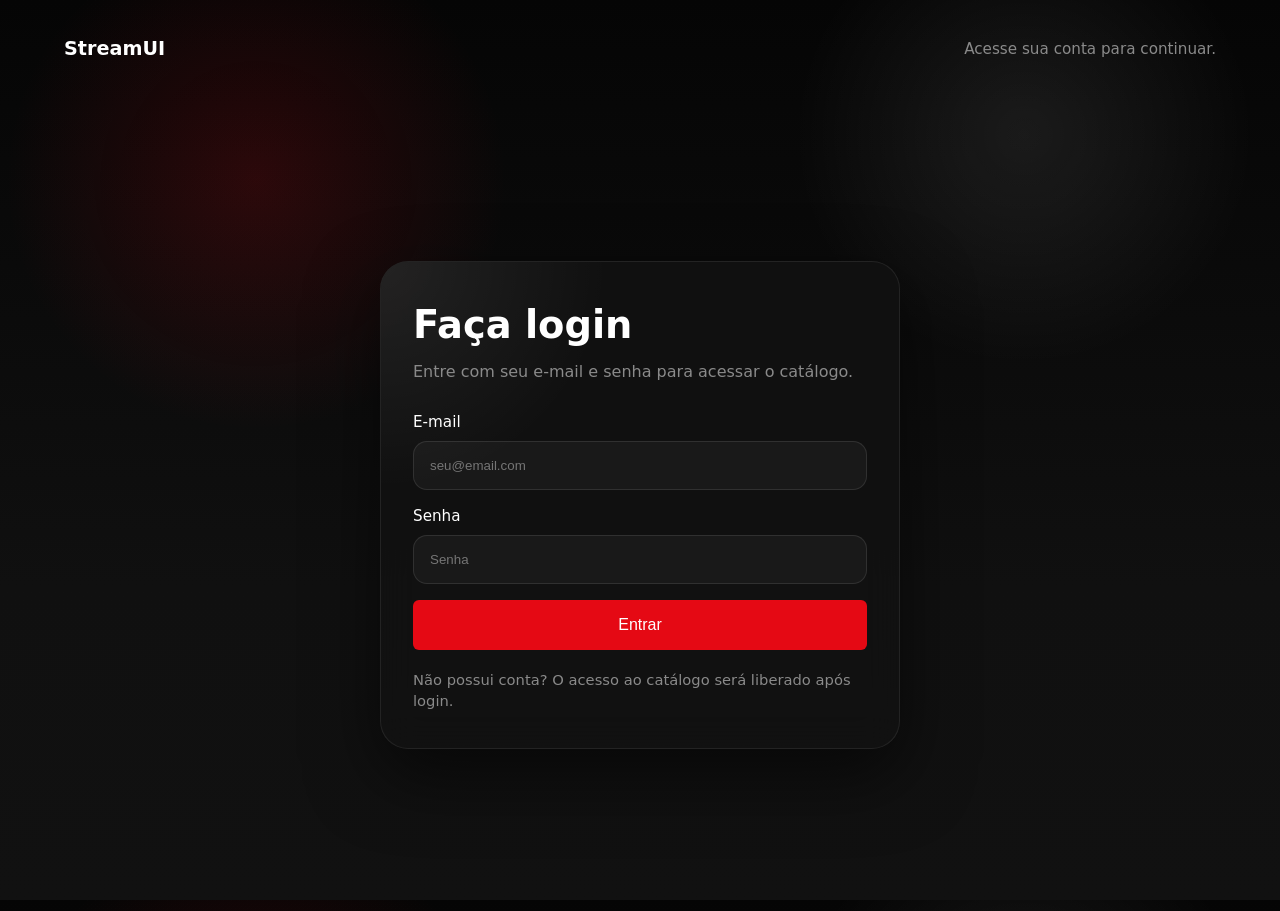
==== login.html @ cc7756df "tela de loguin teste" ====
<!doctype html>
<html lang="pt-BR">
<head>
  <meta charset="utf-8" />
  <meta name="viewport" content="width=device-width, initial-scale=1" />
  <title>Login — StreamUI</title>
  <link rel="stylesheet" href="css/style.css">
</head>
<body class="page-login">
  <header class="login-header">
    <div class="container header-inner login-header-inner">
      <a class="logo" href="login.html">StreamUI</a>
      <p class="login-note">Acesse sua conta para continuar.</p>
    </div>
  </header>

  <main class="login-main">
    <div class="container login-layout">
      <section class="login-panel glass-card">
        <div class="login-content">
          <h1>Faça login</h1>
          <p class="login-subtitle">Entre com seu e-mail e senha para acessar o catálogo.</p>
          <form class="login-form" action="index.html" method="get">
            <label class="form-group">
              <span>E-mail</span>
              <input class="input-field" type="email" name="email" placeholder="seu@email.com" required>
            </label>
            <label class="form-group">
              <span>Senha</span>
              <input class="input-field" type="password" name="password" placeholder="Senha" required>
            </label>
            <button class="btn btn-primary btn-login" type="submit">Entrar</button>
          </form>
          <p class="login-hint">Não possui conta? O acesso ao catálogo será liberado após login.</p>
        </div>
      </section>
    </div>
  </main>

  <script src="js/login.js" defer></script>
</body>
</html>
---- css/style.css ----
/* Reset básico (inspirado em normalize/reset minimal) */
*,
*::before,
*::after {
  box-sizing: border-box;
  margin: 0;
  padding: 0;
}

html, body {
  height: 100%;
}

img { max-width: 100%; display: block; }

/* Variáveis de tema (escuro inspirado na Netflix) */
:root {
  --bg: #141414; /* fundo principal */
  --surface: #1f1f1f; /* superfícies escuras */
  --muted: #8a8a8a; /* texto secundário */
  --text: #ffffff; /* texto principal */
  --accent: #e50914; /* vermelho Netflix-ish */
  --gap: 1rem;
  --container-width: 1200px;
  --radius: 8px;
}

/* Tipografia base */
body {
  font-family: Inter, system-ui, -apple-system, "Segoe UI", Roboto, "Helvetica Neue", Arial;
  background: linear-gradient(180deg, var(--bg), #0f0f0f 80%);
  color: var(--text);
  -webkit-font-smoothing: antialiased;
  -moz-osx-font-smoothing: grayscale;
  line-height: 1.4;
}

.container {
  width: 90%;
  max-width: var(--container-width);
  margin: 0 auto;
}

/* Header */
.site-header {
  background: rgba(20,20,20,0.6);
  position: sticky;
  top: 0;
  z-index: 50;
  border-bottom: 1px solid rgba(255,255,255,0.03);
}
.header-inner {
  display: flex;
  align-items: center;
  justify-content: space-between;
  gap: var(--gap);
  padding: 1rem 0;
}
.logo {
  color: var(--text);
  font-weight: 700;
  text-decoration: none;
  font-size: 1.2rem;
}
.main-nav ul {
  display: flex;
  gap: 1rem;
  list-style: none;
}
.main-nav a {
  color: var(--muted);
  text-decoration: none;
  font-size: 0.95rem;
}
.main-nav a:hover { color: var(--text); }

.header-actions { display: flex; gap: 0.5rem; align-items: center; }
.btn { cursor: pointer; border: none; padding: 0.6rem 1rem; border-radius: 6px; }
.btn-primary { background: var(--accent); color: #fff; }
.btn-outline { background: transparent; color: var(--text); border: 1px solid rgba(255,255,255,0.06); }

/* Hero */
.hero {
  padding: 3rem 0;
}
.hero-inner {
  display: grid;
  grid-template-columns: 1fr 420px;
  gap: 2rem;
  align-items: center;
}
.hero-title {
  font-size: clamp(1.6rem, 2.8vw, 3rem);
  margin-bottom: 0.6rem;
}
.hero-sub { color: var(--muted); margin-bottom: 1rem; }
.hero-visual img { border-radius: var(--radius); box-shadow: 0 6px 18px rgba(0,0,0,0.6); }

/* Cards grid */
.section-title { font-size: 1.25rem; margin-bottom: 1rem; }
.cards-grid {
  display: grid;
  gap: 1rem;
  grid-template-columns: repeat(auto-fill, minmax(160px, 1fr));
}
.card {
  background: linear-gradient(180deg, rgba(255,255,255,0.02), rgba(0,0,0,0.1));
  border-radius: 6px;
  overflow: hidden;
  transition: transform 180ms ease, box-shadow 180ms ease;
}
.card:hover { transform: translateY(-6px); box-shadow: 0 10px 30px rgba(0,0,0,0.6); }
.card-image { width: 100%; height: 220px; object-fit: cover; display:block; }
.card-body { padding: 0.6rem; }
.card-title { font-size: 0.95rem; margin-bottom: 0.25rem; }
.card-meta { font-size: 0.8rem; color: var(--muted); }

/* Login */
.page-login {
  min-height: 100vh;
  background: radial-gradient(circle at 20% 20%, rgba(229,9,20,0.16), transparent 20%),
              radial-gradient(circle at 80% 15%, rgba(255,255,255,0.08), transparent 18%),
              linear-gradient(180deg, #050505 0%, #101010 65%, #111111 100%);
}
.login-header {
  padding: 1.25rem 0;
}
.login-header-inner {
  justify-content: space-between;
  align-items: center;
}
.login-note {
  color: var(--muted);
  font-size: 0.95rem;
}
.login-main {
  min-height: calc(100vh - 88px);
  display: grid;
  place-items: center;
  padding: 2rem 0;
}
.login-layout {
  width: min(520px, 100%);
}
.login-panel {
  position: relative;
  padding: 2.25rem 2rem;
  background: rgba(18,18,18,0.88);
  border: 1px solid rgba(255,255,255,0.08);
  border-radius: 28px;
  box-shadow: 0 26px 70px rgba(0,0,0,0.55);
  overflow: hidden;
}
.login-panel::before {
  content: "";
  position: absolute;
  inset: 0;
  background: radial-gradient(circle at top left, rgba(255,255,255,0.08), transparent 32%);
  pointer-events: none;
}
.glass-card {
  backdrop-filter: blur(18px);
  -webkit-backdrop-filter: blur(18px);
}
.login-content {
  position: relative;
  z-index: 1;
}
.login-content h1 {
  font-size: clamp(2rem, 3vw, 2.6rem);
  margin-bottom: 0.6rem;
}
.login-subtitle {
  color: var(--muted);
  margin-bottom: 1.75rem;
  max-width: 36rem;
}
.login-form {
  display: grid;
  gap: 1rem;
}
.form-group {
  display: grid;
  gap: 0.5rem;
  color: var(--text);
  font-size: 0.95rem;
}
.input-field {
  width: 100%;
  background: rgba(255,255,255,0.04);
  border: 1px solid rgba(255,255,255,0.1);
  border-radius: 14px;
  padding: 1rem 1rem;
  color: var(--text);
  outline: none;
  transition: border-color 180ms ease, transform 180ms ease, box-shadow 180ms ease;
}
.input-field:focus {
  border-color: rgba(229,9,20,0.8);
  box-shadow: 0 0 0 4px rgba(229,9,20,0.1);
  transform: translateY(-1px);
}
.btn-login {
  width: 100%;
  font-size: 1rem;
  padding: 1rem 1rem;
  transition: background 180ms ease, transform 180ms ease, box-shadow 180ms ease;
}
.btn-login:hover {
  background: #ff141c;
  transform: translateY(-1px);
  box-shadow: 0 14px 32px rgba(229,9,20,0.22);
}
.login-hint {
  margin-top: 1.25rem;
  color: var(--muted);
  font-size: 0.92rem;
}

/* Footer */
.site-footer { padding: 2rem 0; color: var(--muted); border-top: 1px solid rgba(255,255,255,0.03); }

/* Responsividade */
@media (max-width: 900px) {
  .hero-inner { grid-template-columns: 1fr; }
  .hero-visual { order: -1; }
  .card-image { height: 180px; }
}

@media (max-width: 480px) {
  .header-inner { gap: 0.5rem; }
  .main-nav ul { display: none; }
}

/* Comentários: CSS organizado por blocos (reset, variáveis, tipografia, componentes) */
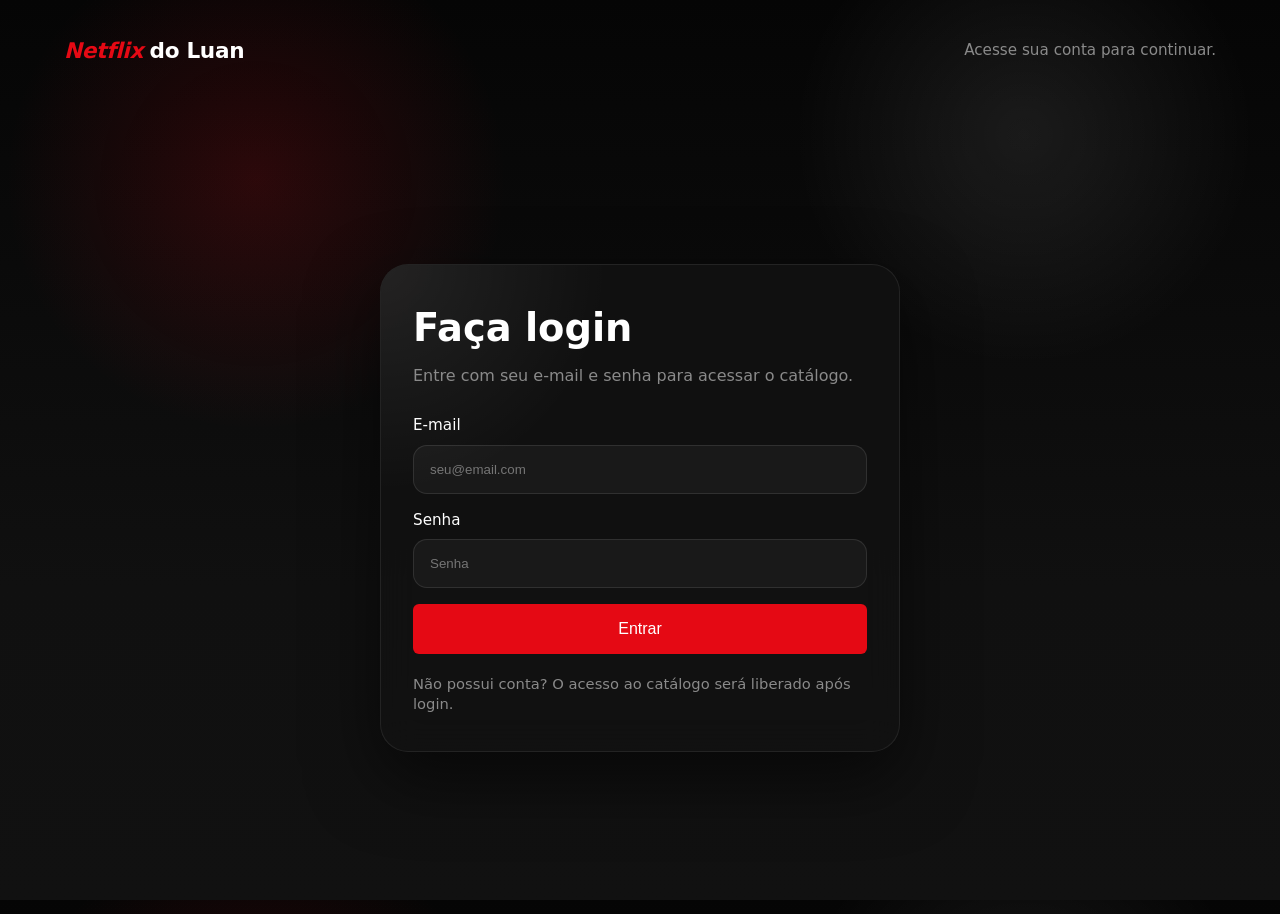
==== commit 20e7a38b: "alterando logo" ====
--- a/login.html
+++ b/login.html
@@ -3,13 +3,13 @@
 <head>
   <meta charset="utf-8" />
   <meta name="viewport" content="width=device-width, initial-scale=1" />
-  <title>Login — StreamUI</title>
+  <title>Login — Netflix do Luan</title>
   <link rel="stylesheet" href="css/style.css">
 </head>
 <body class="page-login">
   <header class="login-header">
     <div class="container header-inner login-header-inner">
-      <a class="logo" href="login.html">StreamUI</a>
+      <a class="logo" href="login.html"><span class="logo-netflix">Netflix</span> do Luan</a>
       <p class="login-note">Acesse sua conta para continuar.</p>
     </div>
   </header>
--- a/css/style.css
+++ b/css/style.css
@@ -60,7 +60,21 @@
   color: var(--text);
   font-weight: 700;
   text-decoration: none;
-  font-size: 1.2rem;
+  font-size: 1.35rem;
+  letter-spacing: -0.3px;
+  transition: all 220ms ease;
+  display: inline-flex;
+  align-items: center;
+  gap: 0.4rem;
+}
+.logo:hover {
+  color: var(--accent);
+  transform: scale(1.05);
+}
+.logo-netflix {
+  color: var(--accent);
+  font-weight: 900;
+  font-style: italic;
 }
 .main-nav ul {
   display: flex;
@@ -81,38 +95,60 @@
 
 /* Hero */
 .hero {
-  padding: 3rem 0;
+  position: relative;
+  padding: 5rem 0;
+  background-size: cover;
+  background-position: center;
+  background-attachment: fixed;
+  min-height: 480px;
+  display: flex;
+  align-items: center;
+}
+.hero-overlay {
+  position: absolute;
+  inset: 0;
+  background: linear-gradient(135deg, rgba(0,0,0,0.75), rgba(20,20,20,0.85));
+  z-index: 1;
 }
 .hero-inner {
-  display: grid;
-  grid-template-columns: 1fr 420px;
+  position: relative;
+  z-index: 2;
+  display: grid;
+  grid-template-columns: 1fr;
   gap: 2rem;
   align-items: center;
 }
 .hero-title {
-  font-size: clamp(1.6rem, 2.8vw, 3rem);
-  margin-bottom: 0.6rem;
-}
-.hero-sub { color: var(--muted); margin-bottom: 1rem; }
-.hero-visual img { border-radius: var(--radius); box-shadow: 0 6px 18px rgba(0,0,0,0.6); }
+  font-size: clamp(1.8rem, 3.5vw, 3.2rem);
+  margin-bottom: 0.8rem;
+  font-weight: 900;
+}
+.hero-sub { color: var(--muted); margin-bottom: 1.2rem; font-size: 1.05rem; }
+.hero-actions { display: flex; gap: 1rem; flex-wrap: wrap; }
 
 /* Cards grid */
-.section-title { font-size: 1.25rem; margin-bottom: 1rem; }
+.section-title { font-size: 1.4rem; margin-bottom: 1.5rem; font-weight: 600; }
 .cards-grid {
   display: grid;
-  gap: 1rem;
-  grid-template-columns: repeat(auto-fill, minmax(160px, 1fr));
+  gap: 1.25rem;
+  grid-template-columns: repeat(auto-fill, minmax(180px, 1fr));
 }
 .card {
-  background: linear-gradient(180deg, rgba(255,255,255,0.02), rgba(0,0,0,0.1));
-  border-radius: 6px;
+  position: relative;
+  background: linear-gradient(180deg, rgba(255,255,255,0.02), rgba(0,0,0,0.15));
+  border-radius: 18px;
   overflow: hidden;
-  transition: transform 180ms ease, box-shadow 180ms ease;
-}
-.card:hover { transform: translateY(-6px); box-shadow: 0 10px 30px rgba(0,0,0,0.6); }
-.card-image { width: 100%; height: 220px; object-fit: cover; display:block; }
-.card-body { padding: 0.6rem; }
-.card-title { font-size: 0.95rem; margin-bottom: 0.25rem; }
+  transition: transform 220ms cubic-bezier(0.34, 1.56, 0.64, 1), box-shadow 220ms ease;
+  border: 1px solid rgba(255,255,255,0.06);
+  cursor: pointer;
+}
+.card:hover { 
+  transform: translateY(-12px) scale(1.03);
+  box-shadow: 0 16px 50px rgba(229,9,20,0.18), 0 0 1px rgba(255,255,255,0.1);
+}
+.card-image { width: 100%; height: 260px; object-fit: cover; display: block; }
+.card-body { padding: 0.8rem; }
+.card-title { font-size: 1rem; margin-bottom: 0.3rem; font-weight: 600; }
 .card-meta { font-size: 0.8rem; color: var(--muted); }
 
 /* Login */
@@ -221,15 +257,37 @@
 .site-footer { padding: 2rem 0; color: var(--muted); border-top: 1px solid rgba(255,255,255,0.03); }
 
 /* Responsividade */
-@media (max-width: 900px) {
-  .hero-inner { grid-template-columns: 1fr; }
-  .hero-visual { order: -1; }
-  .card-image { height: 180px; }
+@media (max-width: 1000px) {
+  .hero {
+    background-attachment: scroll;
+  }
+  .card-image { height: 220px; }
+}
+
+@media (max-width: 768px) {
+  .hero {
+    padding: 3rem 0;
+    min-height: 320px;
+  }
+  .hero-title {
+    font-size: clamp(1.4rem, 3vw, 2.4rem);
+  }
+  .cards-grid {
+    grid-template-columns: repeat(auto-fill, minmax(150px, 1fr));
+    gap: 1rem;
+  }
+  .card-image { height: 200px; }
 }
 
 @media (max-width: 480px) {
   .header-inner { gap: 0.5rem; }
   .main-nav ul { display: none; }
+  .hero-actions { flex-direction: column; }
+  .btn { width: 100%; }
+  .cards-grid {
+    grid-template-columns: repeat(auto-fill, minmax(130px, 1fr));
+  }
+  .card-image { height: 180px; }
 }
 
 /* Comentários: CSS organizado por blocos (reset, variáveis, tipografia, componentes) */
